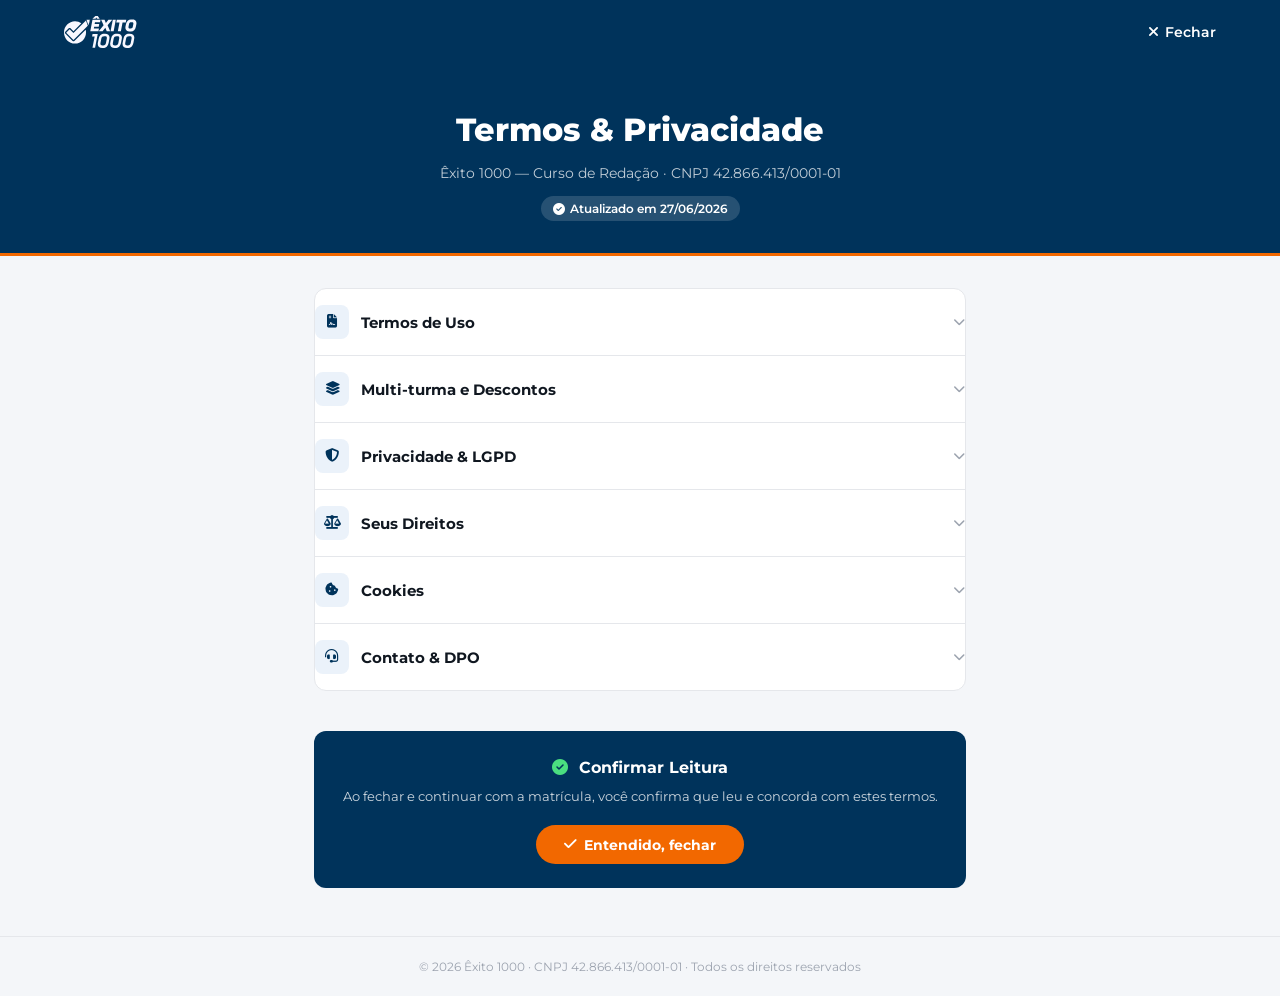
==== pages/politicas/index.html @ 97173455 "feat: fluxo de matrícula Diamante & Premium com painel dinâmico, politicas LGPD e script de teste" ====
<!DOCTYPE html>
<html lang="pt-br">
<head>
  <meta charset="UTF-8" />
  <meta name="viewport" content="width=device-width, initial-scale=1.0" />
  <title>Termos & Privacidade | Êxito 1000</title>
  <meta name="description" content="Termos de Uso, Privacidade (LGPD) e Cookies do Curso de Redação Êxito 1000." />
  <link rel="icon" href="../../assets/iconlogo.svg" type="image/svg+xml" />
  <link rel="stylesheet" href="https://cdnjs.cloudflare.com/ajax/libs/font-awesome/6.5.1/css/all.min.css" crossorigin="anonymous" />
  <link rel="preconnect" href="https://fonts.googleapis.com" />
  <link rel="preconnect" href="https://fonts.gstatic.com" crossorigin />
  <link href="https://fonts.googleapis.com/css2?family=Montserrat:wght@400;500;600;700;800&display=swap" rel="stylesheet" />

  <style>
    *, *::before, *::after { box-sizing: border-box; margin: 0; padding: 0; }

    body {
      font-family: 'Montserrat', sans-serif;
      font-weight: 400;
      font-size: 15px;
      line-height: 1.6;
      color: #101720;
      background: #F4F6F9;
      -webkit-font-smoothing: antialiased;
    }

    /* ── Header ── */
    header {
      background: #00335B;
      padding: 1rem 5%;
      display: flex;
      align-items: center;
      justify-content: space-between;
    }

    header img { height: 32px; }

    .btn-fechar {
      display: inline-flex;
      align-items: center;
      gap: 6px;
      background: transparent;
      border: none;
      color: #fff;
      font-family: 'Montserrat', sans-serif;
      font-size: 0.875rem;
      font-weight: 600;
      cursor: pointer;
    }
    .btn-fechar:hover { opacity: 0.8; }

    /* ── Hero ── */
    .hero {
      background: #00335B;
      color: #fff;
      text-align: center;
      padding: 2.5rem 5% 2rem;
      border-bottom: 3px solid #F26800;
    }
    .hero h1 {
      font-size: clamp(1.4rem, 3.5vw, 2rem);
      font-weight: 800;
      margin-bottom: 0.4rem;
    }
    .hero p {
      font-size: 0.875rem;
      opacity: 0.75;
      font-weight: 400;
    }
    .updated-pill {
      display: inline-flex;
      align-items: center;
      gap: 5px;
      background: rgba(255,255,255,0.15);
      border-radius: 20px;
      padding: 3px 12px;
      font-size: 0.75rem;
      font-weight: 600;
      margin-top: 0.75rem;
    }

    /* ── Main ── */
    main {
      max-width: 780px;
      margin: 2rem auto 3rem;
      padding: 0 5%;
      display: flex;
      flex-direction: column;
      gap: 1.5rem;
    }

    .accordion-group {
      background: #fff;
      border-radius: 12px;
      border: 1px solid #E5E7EB;
      overflow: hidden;
    }

    /* ── Accordion ── */
    .accordion {
      background: transparent;
      border: none;
      border-bottom: 1px solid #E5E7EB;
      overflow: hidden;
    }
    .accordion:last-child { border-bottom: none; }

    .accordion-trigger {
      width: 100%;
      background: none;
      border: none;
      padding: 1rem 0;
      display: flex;
      align-items: center;
      gap: 0.75rem;
      cursor: pointer;
      text-align: left;
      font-family: 'Montserrat', sans-serif;
      font-weight: 700;
      font-size: 0.95rem;
      color: #101720;
      transition: color 0.15s;
    }
    .accordion-trigger[aria-expanded="true"] { color: #00335B; background: none; }

    .accordion-icon-wrap {
      width: 34px;
      height: 34px;
      border-radius: 8px;
      background: #EBF2FA;
      display: flex;
      align-items: center;
      justify-content: center;
      flex-shrink: 0;
      color: #00335B;
      font-size: 0.85rem;
    }
    .accordion-trigger[aria-expanded="true"] .accordion-icon-wrap {
      background: #00335B;
      color: #fff;
    }

    .accordion-label { flex: 1; }

    .accordion-chevron {
      color: #9CA3AF;
      font-size: 0.75rem;
      transition: transform 0.25s;
      flex-shrink: 0;
    }
    .accordion-trigger[aria-expanded="true"] .accordion-chevron {
      transform: rotate(180deg);
      color: #00335B;
    }

    .accordion-body {
      overflow: hidden;
      max-height: 0;
      transition: max-height 0.3s ease, padding 0.2s;
    }
    .accordion-body.open { max-height: 1000px; }

    .accordion-content {
      padding: 0 0 1.25rem 0;
      font-size: 0.875rem;
      color: #4B5563;
      line-height: 1.7;
      font-weight: 400;
    }

    .accordion-content p { margin-bottom: 0.65rem; }
    .accordion-content p:last-child { margin-bottom: 0; }

    .accordion-content ul {
      padding-left: 0;
      list-style: none;
      display: flex;
      flex-direction: column;
      gap: 6px;
      margin: 0.5rem 0 0.75rem;
    }
    .accordion-content ul li {
      display: flex;
      align-items: flex-start;
      gap: 8px;
    }
    .accordion-content ul li::before {
      content: '';
      width: 6px;
      height: 6px;
      border-radius: 50%;
      background: #F26800;
      flex-shrink: 0;
      margin-top: 7px;
    }

    .highlight {
      display: flex;
      align-items: flex-start;
      gap: 8px;
      background: #FFF7ED;
      border-left: 3px solid #F26800;
      border-radius: 6px;
      padding: 0.75rem 1rem;
      margin: 0.5rem 0;
      font-size: 0.8rem;
      color: #92400E;
      font-weight: 500;
    }
    .highlight i { flex-shrink: 0; margin-top: 2px; }

    .highlight--blue {
      background: #EFF6FF;
      border-left-color: #00335B;
      color: #1E3A5F;
    }
    .highlight--green {
      background: #F0FDF4;
      border-left-color: #005B35;
      color: #14532D;
    }

    strong { color: #101720; font-weight: 700; }

    a { color: #00335B; font-weight: 600; text-decoration: underline; }

    /* ── Aceite card ── */
    .aceite-card {
      background: #00335B;
      border-radius: 12px;
      padding: 1.5rem 1.25rem;
      text-align: center;
      color: #fff;
      margin-top: 1rem;
    }
    .aceite-card h3 {
      font-size: 1rem;
      font-weight: 700;
      margin-bottom: 0.4rem;
    }
    .aceite-card p {
      font-size: 0.8rem;
      opacity: 0.8;
      margin-bottom: 1.1rem;
      font-weight: 400;
    }
    .btn-aceite {
      display: inline-flex;
      align-items: center;
      gap: 7px;
      background: #F26800;
      color: #fff;
      border: none;
      border-radius: 40px;
      padding: 0.65rem 1.75rem;
      font-size: 0.9rem;
      font-weight: 700;
      font-family: 'Montserrat', sans-serif;
      cursor: pointer;
      transition: filter 0.15s;
    }
    .btn-aceite:hover { filter: brightness(1.1); }

    /* ── Footer ── */
    footer {
      text-align: center;
      padding: 1.25rem 5%;
      font-size: 0.75rem;
      color: #9CA3AF;
      font-weight: 400;
      border-top: 1px solid #E5E7EB;
    }
  </style>
</head>
<body>

<header>
  <img src="../../assets/logo.svg" alt="Êxito 1000" />
  <button class="btn-fechar" onclick="window.close()">
    <i class="fa-solid fa-xmark"></i> Fechar
  </button>
</header>

<div class="hero">
  <h1>Termos & Privacidade</h1>
  <p>Êxito 1000 — Curso de Redação · CNPJ 42.866.413/0001-01</p>
  <div class="updated-pill">
    <i class="fa-solid fa-circle-check"></i> Atualizado em 27/06/2026
  </div>
</div>

<main>

  <div class="accordion-group">

  <!-- 1. Termos de Uso -->
  <div class="accordion">
    <button class="accordion-trigger" aria-expanded="false" aria-controls="acc1">
      <span class="accordion-icon-wrap"><i class="fa-solid fa-file-contract"></i></span>
      <span class="accordion-label">Termos de Uso</span>
      <i class="fa-solid fa-chevron-down accordion-chevron"></i>
    </button>
    <div class="accordion-body" id="acc1" role="region">
      <div class="accordion-content">
        <p>Ao realizar sua matrícula no <strong>Êxito 1000</strong>, você concorda com estes termos. Caso discorde, não realize a matrícula.</p>
        <ul>
          <li>Aulas ao vivo semanais, correção de redações e acesso à plataforma digital</li>
          <li>Plano Diamante: limite de <strong>10 vagas por turma</strong></li>
          <li>Duração: <strong>5 a 7 mensalidades</strong> conforme a turma</li>
          <li>Alunos do 1º sem. de 2026 estão isentos da taxa de adesão</li>
        </ul>
        <div class="highlight">
          <i class="fa-solid fa-triangle-exclamation"></i>
          <span><strong>Cancelamento:</strong> avise com 30 dias de antecedência. O mês do aviso ainda é cobrado e será o último.</span>
        </div>
        <p>Todo o conteúdo (materiais, vídeos, metodologia) é propriedade exclusiva do Êxito 1000. A reprodução não autorizada é proibida.</p>
      </div>
    </div>
  </div>

  <!-- 2. Multi-turma -->
  <div class="accordion">
    <button class="accordion-trigger" aria-expanded="false" aria-controls="acc2">
      <span class="accordion-icon-wrap"><i class="fa-solid fa-layer-group"></i></span>
      <span class="accordion-label">Multi-turma e Descontos</span>
      <i class="fa-solid fa-chevron-down accordion-chevron"></i>
    </button>
    <div class="accordion-body" id="acc2" role="region">
      <div class="accordion-content">
        <p>Você pode se matricular em mais de uma turma com as seguintes condições:</p>
        <ul>
          <li>Mensalidade <strong>integral</strong> da turma principal</li>
          <li>Apenas <strong>40% da mensalidade</strong> de cada turma adicional</li>
          <li><strong>Uma única taxa de adesão</strong>, independente do número de turmas</li>
        </ul>
        <div class="highlight--green">
          <i class="fa-solid fa-circle-check" style="flex-shrink:0;margin-top:2px;"></i>
          <span>O cancelamento multi-turma segue a mesma regra: aviso com 30 dias de antecedência.</span>
        </div>
      </div>
    </div>
  </div>

  <!-- 3. Privacidade LGPD -->
  <div class="accordion">
    <button class="accordion-trigger" aria-expanded="false" aria-controls="acc3">
      <span class="accordion-icon-wrap"><i class="fa-solid fa-shield-halved"></i></span>
      <span class="accordion-label">Privacidade & LGPD</span>
      <i class="fa-solid fa-chevron-down accordion-chevron"></i>
    </button>
    <div class="accordion-body" id="acc3" role="region">
      <div class="accordion-content">
        <p>Tratamos seus dados em conformidade com a <strong>Lei Geral de Proteção de Dados (LGPD — Lei 13.709/2018)</strong>.</p>
        <p><strong>Dados coletados:</strong> nome, e-mail, CPF, telefone, endereço, turma e plano selecionados.</p>
        <p><strong>Finalidade:</strong> gestão da matrícula, envio de materiais, emissão de boletos, comunicações do curso.</p>
        <ul>
          <li>Não vendemos seus dados a terceiros para fins comerciais</li>
          <li>Compartilhamos apenas com Google Workspace (gestão interna) e Google Analytics (tráfego anonimizado)</li>
          <li>Retenção: pelo prazo contratual + mínimo legal de 5 anos para fins fiscais</li>
        </ul>
        <div class="highlight--blue">
          <i class="fa-solid fa-circle-info" style="flex-shrink:0;margin-top:2px;"></i>
          <span>Base legal: execução de contrato, legítimo interesse e cumprimento de obrigação legal (art. 7º da LGPD).</span>
        </div>
      </div>
    </div>
  </div>

  <!-- 4. Seus Direitos -->
  <div class="accordion">
    <button class="accordion-trigger" aria-expanded="false" aria-controls="acc4">
      <span class="accordion-icon-wrap"><i class="fa-solid fa-scale-balanced"></i></span>
      <span class="accordion-label">Seus Direitos</span>
      <i class="fa-solid fa-chevron-down accordion-chevron"></i>
    </button>
    <div class="accordion-body" id="acc4" role="region">
      <div class="accordion-content">
        <p>Nos termos da LGPD, você pode a qualquer momento:</p>
        <ul>
          <li>Acessar e corrigir seus dados pessoais</li>
          <li>Solicitar a exclusão ou anonimização</li>
          <li>Revogar o consentimento para comunicações de marketing</li>
          <li>Solicitar a portabilidade dos seus dados</li>
        </ul>
        <p>Respondemos em até <strong>15 dias úteis</strong>. Entre em contato via WhatsApp ou Instagram abaixo. Reclamações não atendidas podem ser registradas na <a href="https://www.gov.br/anpd/" target="_blank" rel="noopener">ANPD</a>.</p>
      </div>
    </div>
  </div>

  <!-- 5. Cookies -->
  <div class="accordion">
    <button class="accordion-trigger" aria-expanded="false" aria-controls="acc5">
      <span class="accordion-icon-wrap"><i class="fa-solid fa-cookie-bite"></i></span>
      <span class="accordion-label">Cookies</span>
      <i class="fa-solid fa-chevron-down accordion-chevron"></i>
    </button>
    <div class="accordion-body" id="acc5" role="region">
      <div class="accordion-content">
        <ul>
          <li><strong>Essenciais:</strong> funcionamento do formulário. Não podem ser desativados.</li>
          <li><strong>Análise (Google Analytics):</strong> dados anonimizados sobre navegação. Podem ser recusados instalando o <a href="https://tools.google.com/dlpage/gaoptout" target="_blank" rel="noopener">complemento de desativação</a>.</li>
          <li><strong>Preferência:</strong> lembram suas escolhas entre visitas.</li>
        </ul>
        <p style="margin-top:0.5rem;">Gerencie ou desative cookies nas configurações do seu navegador.</p>
      </div>
    </div>
  </div>

  <!-- 6. Contato -->
  <div class="accordion">
    <button class="accordion-trigger" aria-expanded="false" aria-controls="acc6">
      <span class="accordion-icon-wrap"><i class="fa-solid fa-headset"></i></span>
      <span class="accordion-label">Contato & DPO</span>
      <i class="fa-solid fa-chevron-down accordion-chevron"></i>
    </button>
    <div class="accordion-body" id="acc6" role="region">
      <div class="accordion-content">
        <ul>
          <li><strong>WhatsApp:</strong> <a href="https://api.whatsapp.com/send?phone=5571996888181" target="_blank" rel="noopener">(71) 99688-8181</a></li>
          <li><strong>Instagram:</strong> <a href="https://www.instagram.com/redacaoexito1000/" target="_blank" rel="noopener">@redacaoexito1000</a></li>
          <li><strong>CNPJ:</strong> 42.866.413/0001-01</li>
        </ul>
      </div>
    </div>
  </div>

  </div><!-- /accordion-group -->

  <!-- Aceite -->
  <div class="aceite-card">
    <h3><i class="fa-solid fa-circle-check" style="color:#4ADE80;margin-right:6px;"></i> Confirmar Leitura</h3>
    <p>Ao fechar e continuar com a matrícula, você confirma que leu e concorda com estes termos.</p>
    <button class="btn-aceite" onclick="window.close()">
      <i class="fa-solid fa-check"></i> Entendido, fechar
    </button>
  </div>

</main>

<footer>
  <p>© 2026 Êxito 1000 · CNPJ 42.866.413/0001-01 · Todos os direitos reservados</p>
</footer>

<script>
  document.querySelectorAll('.accordion-trigger').forEach(trigger => {
    trigger.addEventListener('click', () => {
      const expanded = trigger.getAttribute('aria-expanded') === 'true';
      const bodyId   = trigger.getAttribute('aria-controls');
      const body     = document.getElementById(bodyId);

      // Fechar outros
      document.querySelectorAll('.accordion-trigger').forEach(t => {
        t.setAttribute('aria-expanded', 'false');
        const b = document.getElementById(t.getAttribute('aria-controls'));
        if (b) b.classList.remove('open');
      });

      // Alternar atual
      if (!expanded) {
        trigger.setAttribute('aria-expanded', 'true');
        body.classList.add('open');
      }
    });
  });
</script>

</body>
</html>
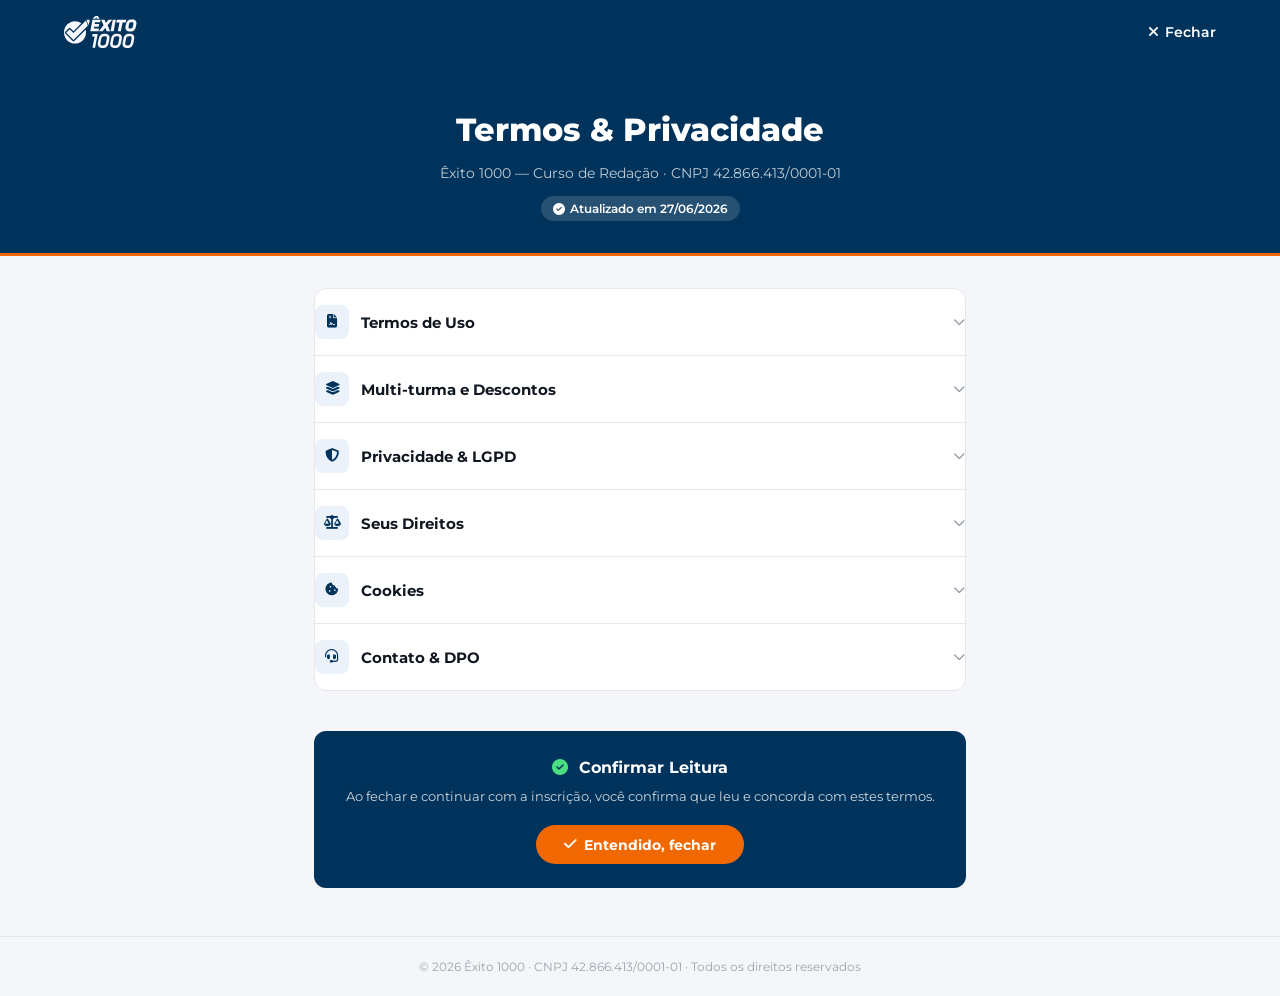
==== commit 2e3d1e7d: "fix: turmas unificadas (UNEB & UESB), 7 opcoes de selecao, datas/mensalidades corretas, inscricao no" ====
--- a/pages/politicas/index.html
+++ b/pages/politicas/index.html
@@ -302,7 +302,7 @@
     </button>
     <div class="accordion-body" id="acc1" role="region">
       <div class="accordion-content">
-        <p>Ao realizar sua matrícula no <strong>Êxito 1000</strong>, você concorda com estes termos. Caso discorde, não realize a matrícula.</p>
+        <p>Ao realizar sua inscrição no <strong>Êxito 1000</strong>, você concorda com estes termos. Caso discorde, não realize a inscrição.</p>
         <ul>
           <li>Aulas ao vivo semanais, correção de redações e acesso à plataforma digital</li>
           <li>Plano Diamante: limite de <strong>10 vagas por turma</strong></li>
@@ -327,7 +327,7 @@
     </button>
     <div class="accordion-body" id="acc2" role="region">
       <div class="accordion-content">
-        <p>Você pode se matricular em mais de uma turma com as seguintes condições:</p>
+        <p>Você pode se inscrever em mais de uma turma com as seguintes condições:</p>
         <ul>
           <li>Mensalidade <strong>integral</strong> da turma principal</li>
           <li>Apenas <strong>40% da mensalidade</strong> de cada turma adicional</li>
@@ -429,7 +429,7 @@
   <!-- Aceite -->
   <div class="aceite-card">
     <h3><i class="fa-solid fa-circle-check" style="color:#4ADE80;margin-right:6px;"></i> Confirmar Leitura</h3>
-    <p>Ao fechar e continuar com a matrícula, você confirma que leu e concorda com estes termos.</p>
+    <p>Ao fechar e continuar com a inscrição, você confirma que leu e concorda com estes termos.</p>
     <button class="btn-aceite" onclick="window.close()">
       <i class="fa-solid fa-check"></i> Entendido, fechar
     </button>
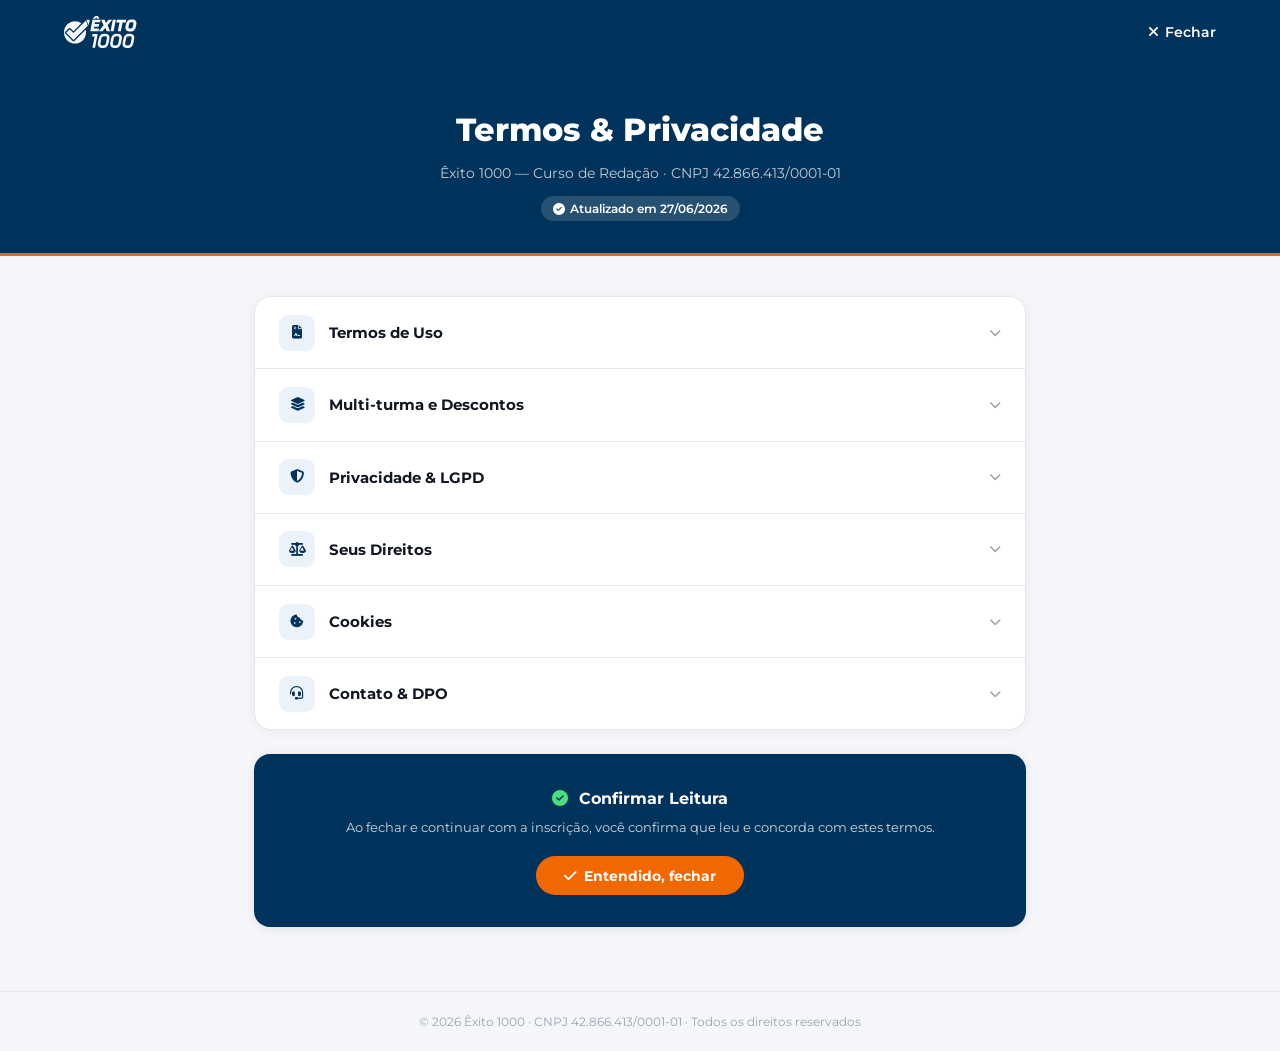
==== commit d85a06a1: "design: politicas 100% width, padding interno dos accordions, hover states, sombra sutil" ====
--- a/pages/politicas/index.html
+++ b/pages/politicas/index.html
@@ -81,8 +81,9 @@
 
     /* ── Main ── */
     main {
-      max-width: 780px;
-      margin: 2rem auto 3rem;
+      width: 100%;
+      max-width: 900px;
+      margin: 2.5rem auto 4rem;
       padding: 0 5%;
       display: flex;
       flex-direction: column;
@@ -91,9 +92,10 @@
 
     .accordion-group {
       background: #fff;
-      border-radius: 12px;
+      border-radius: 16px;
       border: 1px solid #E5E7EB;
       overflow: hidden;
+      box-shadow: 0 2px 12px rgba(0,0,0,0.05);
     }
 
     /* ── Accordion ── */
@@ -109,24 +111,25 @@
       width: 100%;
       background: none;
       border: none;
-      padding: 1rem 0;
-      display: flex;
-      align-items: center;
-      gap: 0.75rem;
+      padding: 1.1rem 1.5rem;
+      display: flex;
+      align-items: center;
+      gap: 0.875rem;
       cursor: pointer;
       text-align: left;
       font-family: 'Montserrat', sans-serif;
       font-weight: 700;
       font-size: 0.95rem;
       color: #101720;
-      transition: color 0.15s;
-    }
-    .accordion-trigger[aria-expanded="true"] { color: #00335B; background: none; }
+      transition: background 0.15s, color 0.15s;
+    }
+    .accordion-trigger:hover { background: #F8FAFC; }
+    .accordion-trigger[aria-expanded="true"] { color: #00335B; background: #F0F6FF; }
 
     .accordion-icon-wrap {
-      width: 34px;
-      height: 34px;
-      border-radius: 8px;
+      width: 36px;
+      height: 36px;
+      border-radius: 9px;
       background: #EBF2FA;
       display: flex;
       align-items: center;
@@ -134,6 +137,7 @@
       flex-shrink: 0;
       color: #00335B;
       font-size: 0.85rem;
+      transition: background 0.2s, color 0.2s;
     }
     .accordion-trigger[aria-expanded="true"] .accordion-icon-wrap {
       background: #00335B;
@@ -156,15 +160,15 @@
     .accordion-body {
       overflow: hidden;
       max-height: 0;
-      transition: max-height 0.3s ease, padding 0.2s;
-    }
-    .accordion-body.open { max-height: 1000px; }
+      transition: max-height 0.3s ease;
+    }
+    .accordion-body.open { max-height: 1200px; }
 
     .accordion-content {
-      padding: 0 0 1.25rem 0;
+      padding: 0.25rem 1.5rem 1.5rem 1.5rem;
       font-size: 0.875rem;
       color: #4B5563;
-      line-height: 1.7;
+      line-height: 1.75;
       font-weight: 400;
     }
 
@@ -227,11 +231,11 @@
     /* ── Aceite card ── */
     .aceite-card {
       background: #00335B;
-      border-radius: 12px;
-      padding: 1.5rem 1.25rem;
+      border-radius: 16px;
+      padding: 2rem 1.5rem;
       text-align: center;
       color: #fff;
-      margin-top: 1rem;
+      box-shadow: 0 2px 12px rgba(0,0,0,0.08);
     }
     .aceite-card h3 {
       font-size: 1rem;
@@ -307,7 +311,7 @@
           <li>Aulas ao vivo semanais, correção de redações e acesso à plataforma digital</li>
           <li>Plano Diamante: limite de <strong>10 vagas por turma</strong></li>
           <li>Duração: <strong>5 a 7 mensalidades</strong> conforme a turma</li>
-          <li>Alunos do 1º sem. de 2026 estão isentos da taxa de adesão</li>
+
         </ul>
         <div class="highlight">
           <i class="fa-solid fa-triangle-exclamation"></i>
